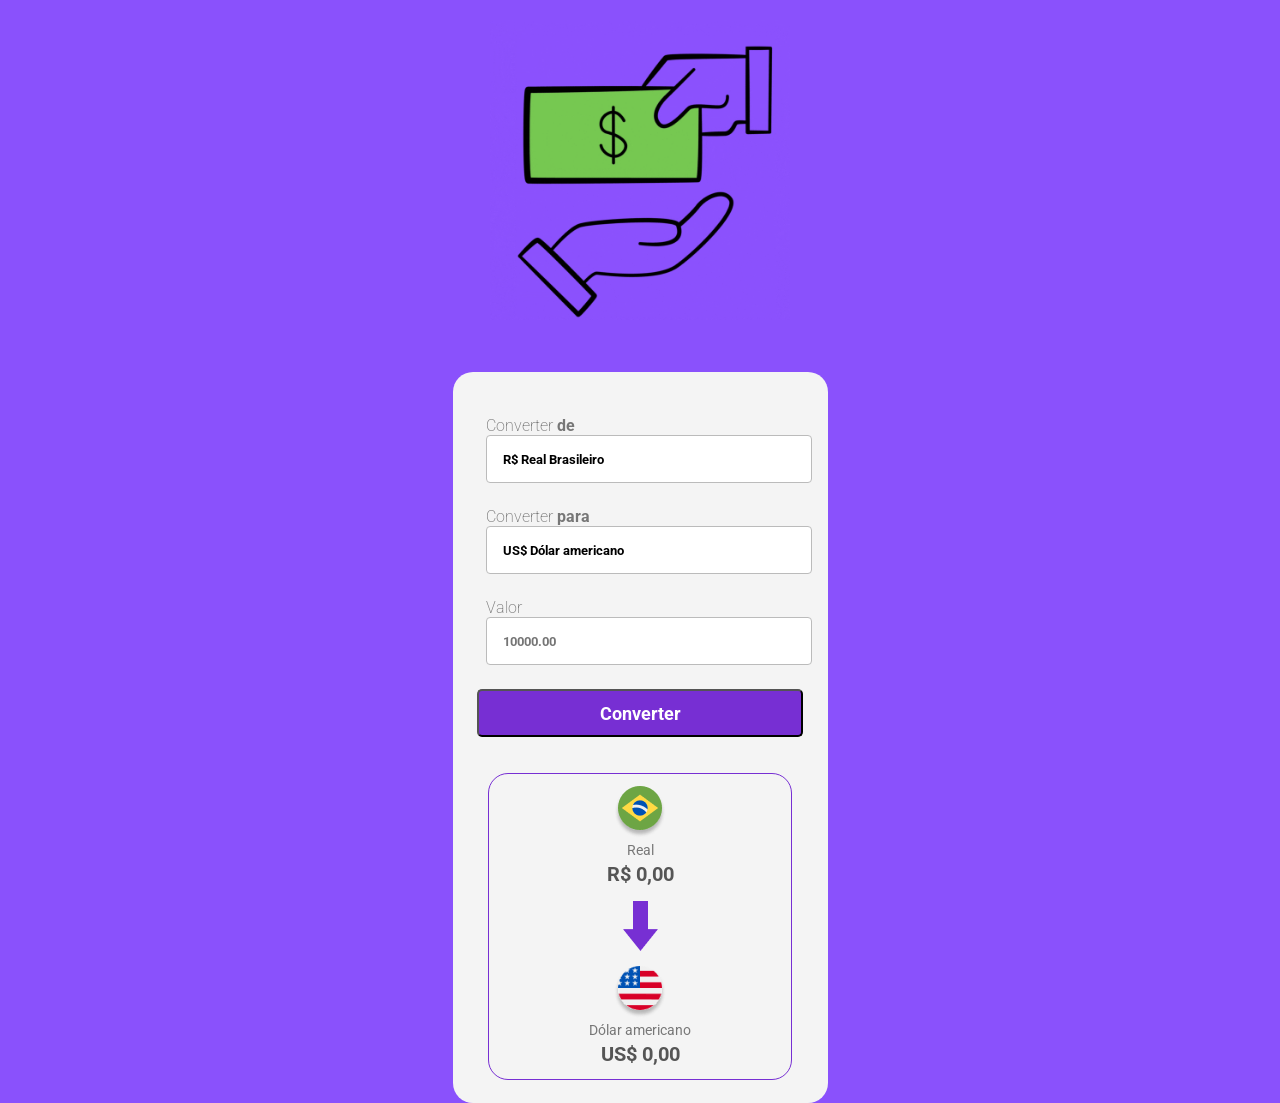
==== 19.index.html @ 9d657d6e "Upload projeto conversor de moedas Projeto conversor de moedas em andamento" ====
<!DOCTYPE html>
<html lang="en">

<head>
    <link rel="preconnect" href="https://fonts.googleapis.com" />
    <link rel="preconnect" href="https://fonts.gstatic.com" crossorigin />
    <link href="https://fonts.googleapis.com/css2?family=Roboto:ital,wght@0,100..900;1,100..900&display=swap"
        rel="stylesheet" />
    <link rel="stylesheet" href="./19css/19.style.css" />

    <meta charset="UTF-8" />
    <meta name="viewport" content="width=device-width, initial-scale=1.0" />
    <title>Conversor de moedas</title>
</head>

<body>
    <header class="logo-conversor-de-moedas">
        <img class="app-logo" src="./19assets/logo.gif" alt="Ilustração de duas mãos trocando uma nota de dinheiro" />
    </header>
    <main>
        <label>
            Converter <b>de</b>
            <select>
                <option>R$ Real Brasileiro</option>
            </select>
        </label>

        <label>
            Converter <b>para</b>
            <select>
                <option>US$ Dólar americano</option>
                <option>€ Euro</option>
            </select>
        </label>
        <label>Valor
            <input type="number" class="input-currency" placeholder="10000.00" />
        </label>
        <button class="convert-button">Converter</button>
        <!-- <div class="resultado-box" aria-live="polite">
            <p>Cotação do dia: <strong id="cotacao-atual">Carregando...</strong></p>
            <p>Total em Reais: <span id="total-reais">R$ 0,00</span></p>
        </div> -->
        <section>
            <div class="currency-box">
                <img alt="logo-moedaAconverter" class="logo-conversor" src="./19assets/brl.png" />
                <p class="currency">Real</p>
                <p class="currency-value-to-convert">R$ 0,00</p>
            </div>
            <img class="arrow-img" src="./19assets/arrow.png" aria-hidden="true" alt="arrow" />
            <div class="currency-box">
                <img alt="logo-moedaCovertida" src="./19assets/dolar.png" />
                <p class="currency">Dólar americano</p>
                <p class="currency-value" id="resultado">US$ 0,00</p>
            </div>
        </section>
    </main>
</body>
<script type="text/javascript" src="./19JS/scripts.js" defer></script>

</html>
---- 19css/19.style.css ----
* {
    margin: 0;
    padding: 0;
    box-sizing: border-box;
    font-family: "Roboto", sans-serif;
    outline: none;
}

body {
    background-color: #8A51FC;
}

.logo-conversor-de-moedas {
    display: flex;
    flex-direction: column;
    /* Organiza a imagem e o texto um abaixo do outro */
    align-items: center;
    /* Centraliza os elementos horizontalmente */
    justify-content: center;
    /* Garante o alinhamento vertical se houver altura definida */
    margin-bottom: 2rem;
    /* Cria o espaçamento perfeito entre a logo e o card branco */
}

/* Estilização da logo */
.app-logo {
    width: 300px;    /* Controla o tamanho máximo para não quebrar em telas menores (Responsividade) */
    height: auto;    /* Mantém a proporção da imagem sem distorcer */
    margin: 20px auto; /* Define margin Top e Bottom */
}

main {
    width: 375px;
    background: #f4f4f4;
    border-radius: 20px;
    margin: 0 auto;
    display: flex;
    flex-direction: column;    /* Organiza a imagem e o texto um abaixo do outro */
    align-items: center;    /* Centraliza os elementos horizontalmente */
    justify-content: center;    /* Garante o alinhamento vertical se houver altura definida */
    padding: 2.75rem 1.5rem 1.4375rem; /* Cria o espaçamento perfeito entre a logo e o card branco */
}

label {
    color: #777777;
    font-weight: 200;
    font-size: 1rem;
    padding-left: 1.125rem;
}

select, input {
    background: #ffffff;
    border: 1px solid #bbbbbb;
    border-radius: 4px;
    font-weight: 700;
    height: 3rem;
    width: 20.43rem;
    margin-bottom: 1.5rem;
    
    /* 👇 Boas práticas de acabamento profissional */
    appearance: none;          /* Remove a seta padrão do sistema (Chrome/Firefox/Edge) */
    -webkit-appearance: none;  /* Remove a seta padrão no Safari (iOS/Mac) */
    -moz-appearance: none;     /* Garante a remoção no Firefox antigo */
    
    padding-left: 1rem;        /* Afasta o texto da borda esquerda */
    padding-right: 2.5rem;     /* Garante que o texto não atropele a seta customizada que você colocar */
    cursor: pointer;           /* Muda o ponteiro do mouse para indicar que é clicável */
}

button {
    
    background: #772fd3;
    color: #ffffff;
    font-size: 1.125rem;
    font-weight: 700;
    border-radius: 5px;
    width: 20.43rem;
    height: 3rem;
    cursor: pointer;
}

button:hover {
    opacity: 0.8;
}

button:active {
    opacity: 0.6;
}

section {
    display: flex;
    flex-direction: column;
    align-items: center;
    border: 1px solid #772fd3;
    padding: 0.75rem 6.25rem 0.81rem 6.25rem;
    border-radius: 20px;
    margin-top: 2.25rem;
    
}

.arrow-img {
    margin: 0.94rem 0;
}

.currency-box {
    display: flex;
    flex-direction: column;
    align-items: center;
    border: none;
    gap: 4px;
}

.currency {
    color: #777777;
    font-size: 0.875rem;
}

.currency-value, .currency-value-to-convert {
    color: #555555;
    font-weight: 700;
    font-size: 1.25rem;
}
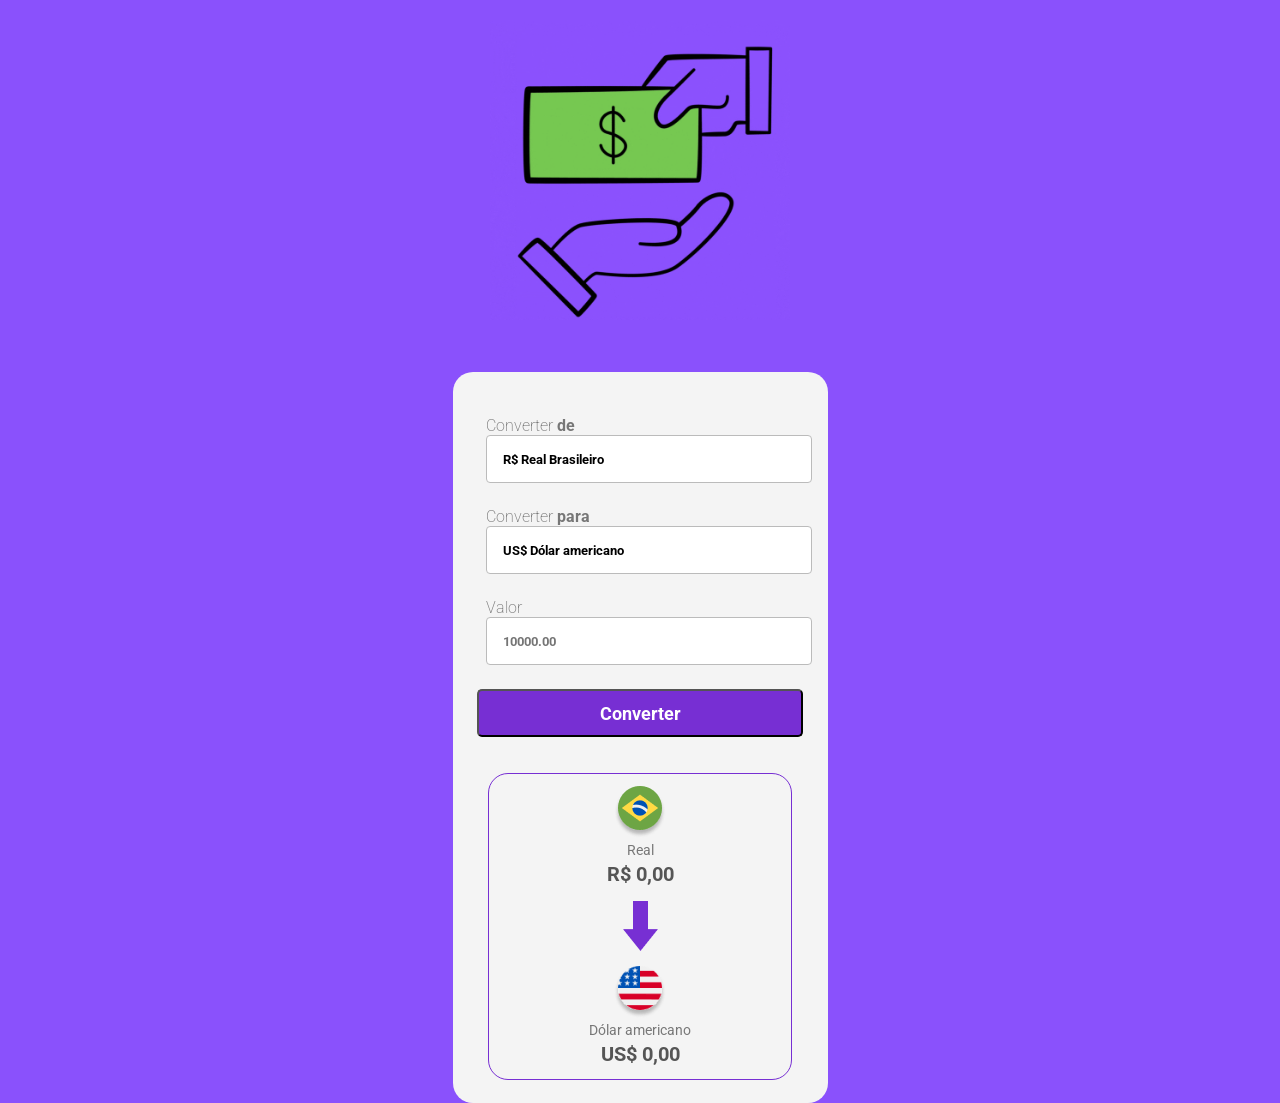
==== commit 42e1af7b: "Atualizado link CSS e JS" ====
--- a/19.index.html
+++ b/19.index.html
@@ -6,7 +6,7 @@
     <link rel="preconnect" href="https://fonts.gstatic.com" crossorigin />
     <link href="https://fonts.googleapis.com/css2?family=Roboto:ital,wght@0,100..900;1,100..900&display=swap"
         rel="stylesheet" />
-    <link rel="stylesheet" href="./19css/19.style.css" />
+    <link rel="stylesheet" href="19css/19.style.css" />
 
     <meta charset="UTF-8" />
     <meta name="viewport" content="width=device-width, initial-scale=1.0" />
@@ -55,6 +55,6 @@
         </section>
     </main>
 </body>
-<script type="text/javascript" src="./19JS/scripts.js" defer></script>
+<script type="text/javascript" src="19JS/scripts.js" defer></script>
 
-</html>+</html>
